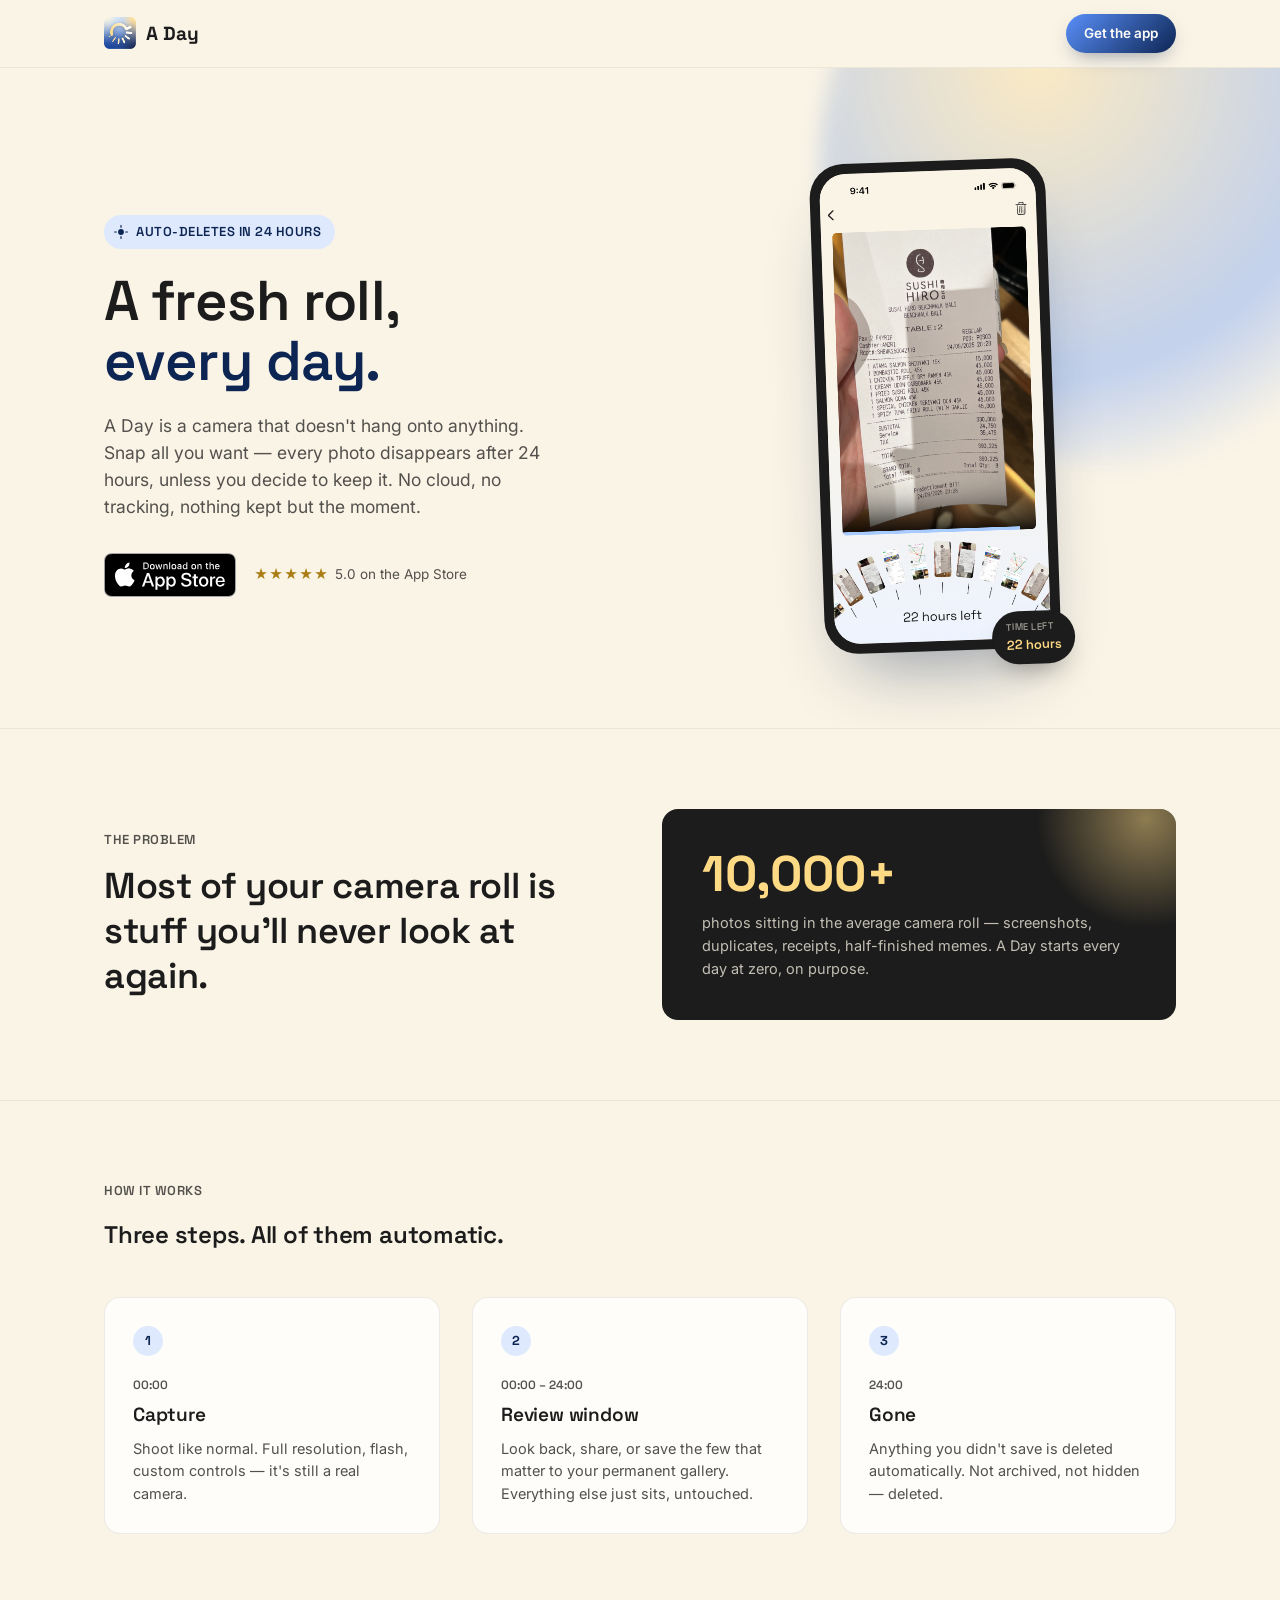
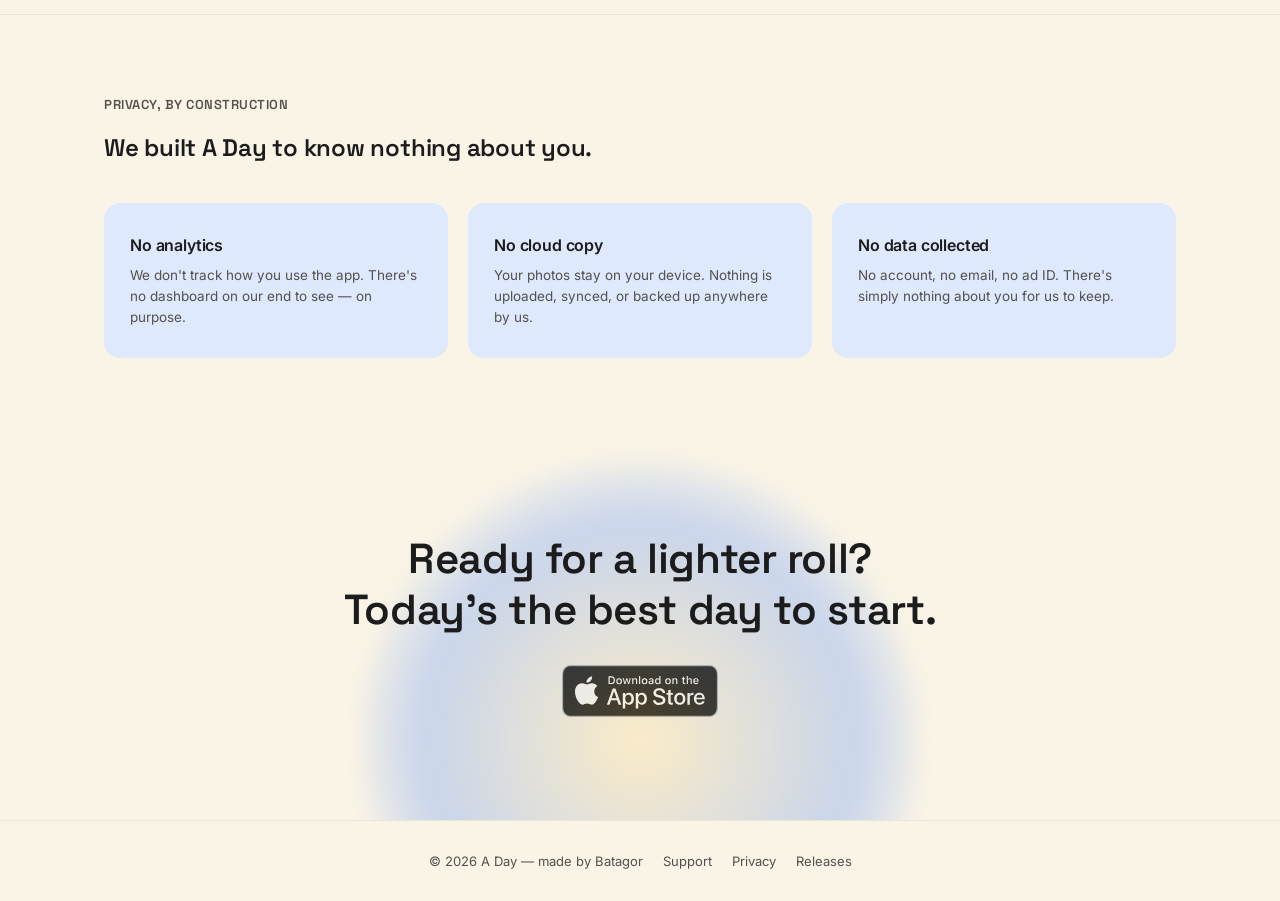
==== a-day/index.html @ 633c0329 "Turn the site into a multi-app hub - Move the A Day landing page to /a-day/ (root-absolute asset pat" ====
<!DOCTYPE html>
<html lang="en">
<head>
<meta charset="UTF-8">
<meta name="viewport" content="width=device-width, initial-scale=1.0">
<title>A Day — A fresh roll, every day</title>
<meta name="description" content="A Day is a privacy-first camera app that auto-deletes your photos after 24 hours. No cloud. No analytics. No clutter.">
<link rel="canonical" href="https://ada-batagor.github.io/a-day/">

<meta property="og:title" content="A Day — A fresh roll, every day">
<meta property="og:description" content="A privacy-first camera app that auto-deletes your photos after 24 hours. No cloud. No analytics. No clutter.">
<meta property="og:image" content="https://ada-batagor.github.io/assets/logo.png">
<meta property="og:url" content="https://ada-batagor.github.io/a-day/">
<meta property="og:type" content="website">
<meta name="twitter:card" content="summary_large_image">

<script type="application/ld+json">
{
  "@context": "https://schema.org",
  "@type": "SoftwareApplication",
  "name": "A Day",
  "applicationCategory": "PhotographyApplication",
  "operatingSystem": "iOS",
  "url": "https://ada-batagor.github.io/a-day/",
  "offers": { "@type": "Offer", "price": "0", "priceCurrency": "USD" },
  "aggregateRating": {
    "@type": "AggregateRating",
    "ratingValue": "5.0",
    "ratingCount": "4"
  }
}
</script>

<!-- ============================================================
  CONFIG
============================================================ -->
<script>
  const APP_STORE_URL = "https://apps.apple.com/id/app/a-day-temporary-camera/id6754833335?l=id";
  const RATING = "5.0";
</script>

<link rel="preconnect" href="https://fonts.googleapis.com">
<link rel="preconnect" href="https://fonts.gstatic.com" crossorigin>
<link href="https://fonts.googleapis.com/css2?family=Space+Grotesk:wght@400;500;600;700&family=Inter:wght@400;500;600&display=swap" rel="stylesheet">

<link rel="stylesheet" href="/assets/site.css">
</head>
<body data-app="a-day">

<header>
  <div class="wrap header-inner">
    <a href="#" class="brand"><img src="/assets/logo.png" alt="A Day logo"><span>A Day</span></a>
    <a href="#download" class="btn btn-primary btn-small">Get the app</a>
  </div>
</header>

<section class="hero">
  <div class="hero-glow" aria-hidden="true"></div>
  <div class="wrap hero-grid">
    <div>
      <div class="eyebrow">
        <svg class="sunmark" viewBox="0 0 24 24" fill="none"><circle cx="12" cy="12" r="5" fill="currentColor"/><g stroke="currentColor" stroke-width="2" stroke-linecap="round"><line x1="12" y1="1" x2="12" y2="4"/><line x1="12" y1="20" x2="12" y2="23"/><line x1="1" y1="12" x2="4" y2="12"/><line x1="20" y1="12" x2="23" y2="12"/></g></svg>
        Auto-deletes in 24 hours
      </div>
      <h1>A fresh roll,<br><span class="accent">every day.</span></h1>
      <p class="lede">A Day is a camera that doesn't hang onto anything. Snap all you want — every photo disappears after 24 hours, unless you decide to keep it. No cloud, no tracking, nothing kept but the moment.</p>
      <div class="cta-row">
        <a href="#" id="cta-hero" class="badge-link"><img src="/assets/app-store-badge.svg" alt="Download on the App Store"></a>
        <span class="rating-inline"><span class="stars">★★★★★</span> <span id="rating-text">5.0 on the App Store</span></span>
      </div>
    </div>
    <div class="stage" aria-hidden="true">
      <div class="phone">
        <div class="phone-screen">
          <img src="/assets/screenshot-detail.png" alt="A Day app showing a photo with a countdown until it's automatically deleted">
        </div>
        <div class="timer-pill">
          <span>Time left</span>
          22 hours
        </div>
      </div>
    </div>
  </div>
</section>

<section class="section">
  <div class="wrap problem-grid">
    <div>
      <div class="section-label">The problem</div>
      <h2>Most of your camera roll is stuff you'll never look at again.</h2>
    </div>
    <div class="stat-card">
      <div class="stat-number">10,000+</div>
      <div class="stat-caption">photos sitting in the average camera roll — screenshots, duplicates, receipts, half-finished memes. A Day starts every day at zero, on purpose.</div>
    </div>
  </div>
</section>

<section class="section">
  <div class="wrap">
    <div class="section-label">How it works</div>
    <h2>Three steps. All of them automatic.</h2>
    <div class="timeline">
      <div class="tl-step">
        <div class="tl-mark">1</div>
        <span class="tl-time">00:00</span>
        <h3>Capture</h3>
        <p>Shoot like normal. Full resolution, flash, custom controls — it's still a real camera.</p>
      </div>
      <div class="tl-step">
        <div class="tl-mark">2</div>
        <span class="tl-time">00:00 – 24:00</span>
        <h3>Review window</h3>
        <p>Look back, share, or save the few that matter to your permanent gallery. Everything else just sits, untouched.</p>
      </div>
      <div class="tl-step">
        <div class="tl-mark">3</div>
        <span class="tl-time">24:00</span>
        <h3>Gone</h3>
        <p>Anything you didn't save is deleted automatically. Not archived, not hidden — deleted.</p>
      </div>
    </div>
  </div>
</section>

<section class="section">
  <div class="wrap">
    <div class="section-label">Privacy, by construction</div>
    <h2>We built A Day to know nothing about you.</h2>
    <div class="privacy-grid">
      <div class="privacy-item">
        <h3>No analytics</h3>
        <p>We don't track how you use the app. There's no dashboard on our end to see — on purpose.</p>
      </div>
      <div class="privacy-item">
        <h3>No cloud copy</h3>
        <p>Your photos stay on your device. Nothing is uploaded, synced, or backed up anywhere by us.</p>
      </div>
      <div class="privacy-item">
        <h3>No data collected</h3>
        <p>No account, no email, no ad ID. There's simply nothing about you for us to keep.</p>
      </div>
    </div>
  </div>
</section>

<section class="final-cta">
  <div class="final-glow" aria-hidden="true"></div>
  <div class="wrap">
    <h2>Ready for a lighter roll? Today's the best day to start.</h2>
    <a href="#" id="cta-final" class="badge-link large"><img src="/assets/app-store-badge.svg" alt="Download on the App Store"></a>
  </div>
</section>

<footer id="download">
  <div class="wrap footer-inner">
    <span>© 2026 A Day — made by Batagor</span>
    <nav class="footer-links" aria-label="Footer">
      <a href="/a-day/support/">Support</a>
      <a href="/a-day/privacy/">Privacy</a>
      <a href="/a-day/releases/">Releases</a>
    </nav>
  </div>
</footer>

<script>
  document.getElementById('cta-hero').href = APP_STORE_URL;
  document.getElementById('cta-final').href = APP_STORE_URL;
  document.getElementById('rating-text').textContent = RATING + " on the App Store";
</script>

</body>
</html>
---- assets/site.css ----
/* ============================================================
   Shared site stylesheet — Batagor apps hub
   Tokens below are the A Day theme (default). Another app can
   override any of them with a body attribute, e.g.:
     <body data-app="batu">  ->  [data-app="batu"]{ --blue: ...; }
============================================================ */

:root{
  --cream: #faf4e6;
  --cream-soft: #fefdfa;
  --ink: #1c1c1c;
  --ink-soft: #53514d;
  --blue: #5a90fa;
  --blue-deep: #0d2553;
  --blue-pale: #dee9fe;
  --yellow: #ffda85;
  --yellow-deep: #aa7d14;
  --mint: #d5ffe0;
  --radius: 16px;
}

*{ box-sizing: border-box; }
html{ scroll-behavior: smooth; }
body{
  margin: 0;
  background: var(--cream);
  color: var(--ink);
  font-family: 'Inter', sans-serif;
  line-height: 1.55;
  -webkit-font-smoothing: antialiased;
}
h1, h2, h3{
  font-family: 'Space Grotesk', sans-serif;
  font-weight: 600;
  margin: 0;
  letter-spacing: -0.01em;
}
a{ color: inherit; }
:focus-visible{ outline: 2px solid var(--blue-deep); outline-offset: 3px; }

.wrap{ max-width: 1120px; margin: 0 auto; padding: 0 24px; }

header{
  position: sticky; top: 0; z-index: 50;
  background: rgba(250,244,230,0.85);
  backdrop-filter: blur(8px);
  border-bottom: 1px solid rgba(28,28,28,0.06);
}
.header-inner{
  display: flex; align-items: center; justify-content: space-between;
  padding: 14px 24px;
}
.brand{ display: flex; align-items: center; gap: 10px; text-decoration: none; }
.brand img{ width: 32px; height: 32px; display: block; }
.brand span{
  font-family: 'Space Grotesk', sans-serif;
  font-weight: 700; font-size: 19px; color: var(--ink);
}
.btn{
  font-family: 'Inter', sans-serif; font-size: 14px; font-weight: 600;
  text-decoration: none; padding: 11px 20px; border-radius: 999px;
  display: inline-block; transition: transform 0.15s ease, box-shadow 0.15s ease;
}
.btn-primary{
  background: linear-gradient(135deg, var(--blue) 0%, var(--blue-deep) 100%);
  color: var(--cream-soft);
  box-shadow: 0 8px 20px -8px rgba(13,37,83,0.5);
}
.btn-primary:hover{ transform: translateY(-2px); box-shadow: 0 12px 24px -8px rgba(13,37,83,0.55); }
.btn-small{ font-size: 13.5px; padding: 9px 18px; }
.badge-link{ display: inline-block; line-height: 0; transition: transform 0.15s ease; }
.badge-link img{ height: 44px; width: auto; display: block; }
.badge-link:hover{ transform: translateY(-2px); }
.badge-link.large img{ height: 52px; }

.hero{ padding: 88px 0 72px; position: relative; overflow: hidden; }
.hero-glow{
  position: absolute; top: -220px; right: -160px;
  width: 620px; height: 620px; border-radius: 50%;
  background: radial-gradient(circle at 35% 35%, var(--yellow) 0%, var(--blue) 55%, transparent 75%);
  opacity: 0.35; filter: blur(10px);
  pointer-events: none;
}
.hero-grid{
  display: grid; grid-template-columns: 1.05fr 0.95fr; gap: 56px;
  align-items: center; position: relative;
}
.eyebrow{
  font-family: 'Space Grotesk', sans-serif; font-weight: 600;
  font-size: 13px; letter-spacing: 0.04em; text-transform: uppercase;
  color: var(--blue-deep);
  display: inline-flex; align-items: center; gap: 8px;
  background: var(--blue-pale);
  padding: 7px 14px 7px 10px; border-radius: 999px;
  margin-bottom: 22px;
}
.eyebrow .sunmark{ width: 14px; height: 14px; }
.hero h1{
  font-size: clamp(36px, 5vw, 56px); line-height: 1.06; margin-bottom: 22px;
}
.hero h1 .accent{ color: var(--blue-deep); }
.hero p.lede{
  font-size: 17.5px; color: var(--ink-soft); max-width: 460px; margin-bottom: 32px;
}
.cta-row{ display: flex; align-items: center; gap: 18px; flex-wrap: wrap; }
.rating-inline{ font-size: 13.5px; color: var(--ink-soft); display: flex; align-items: center; gap: 6px; }
.rating-inline .stars{ color: var(--yellow-deep); letter-spacing: 1px; }

.stage{ position: relative; display: flex; justify-content: center; align-items: center; height: 500px; }
.phone{
  width: 236px; height: 490px;
  background: var(--ink);
  border-radius: 34px;
  padding: 10px;
  box-shadow: 0 40px 70px -30px rgba(13,37,83,0.45);
  position: relative;
  transform: rotate(-2deg);
}
.phone-screen{
  width: 100%; height: 100%;
  border-radius: 26px;
  overflow: hidden;
  position: relative;
  background: var(--cream);
}
.phone-screen img{
  width: 100%; height: 100%;
  object-fit: cover;
  object-position: top center;
  display: block;
}
.timer-pill{
  position: absolute; bottom: -16px; right: -14px;
  background: var(--ink); color: var(--yellow);
  padding: 9px 14px; border-radius: 999px;
  font-family: 'Space Grotesk', sans-serif; font-size: 13px; font-weight: 600;
  box-shadow: 0 14px 28px -12px rgba(0,0,0,0.4);
}
.timer-pill span{ color: var(--cream); opacity: 0.6; font-size: 9.5px; font-weight: 500; display: block; letter-spacing: 0.05em; text-transform: uppercase; }

@media (max-width: 860px){
  .wrap{ padding: 0 20px; }
  .hero{ padding: 52px 0 44px; }
  .hero-grid{ grid-template-columns: 1fr; text-align: center; }
  .eyebrow{ margin-left: auto; margin-right: auto; }
  .hero p.lede{ margin-left: auto; margin-right: auto; }
  .cta-row{ justify-content: center; }
  .stage{ height: 410px; order: -1; margin-bottom: 4px; }
  .phone{ width: 180px; height: 374px; }
}

.section{ padding: 80px 0; border-top: 1px solid rgba(28,28,28,0.07); }
@media (max-width: 860px){ .section{ padding: 52px 0; } }
.section-label{
  font-family: 'Space Grotesk', sans-serif; font-weight: 600;
  font-size: 13px; letter-spacing: 0.04em; text-transform: uppercase;
  color: var(--ink-soft); margin-bottom: 14px;
}

.problem-grid{ display: grid; grid-template-columns: 1fr 1fr; gap: 44px; align-items: center; }
.problem-grid h2{ font-size: clamp(27px, 3.2vw, 36px); line-height: 1.25; }
.stat-card{
  background: var(--ink); color: var(--cream);
  padding: 40px; border-radius: var(--radius);
  position: relative; overflow: hidden;
}
.stat-card::after{
  content: ""; position: absolute; width: 220px; height: 220px; border-radius: 50%;
  background: radial-gradient(circle, var(--yellow), transparent 70%);
  top: -100px; right: -80px; opacity: 0.5;
}
.stat-number{
  font-family: 'Space Grotesk', sans-serif; font-weight: 700;
  font-size: 50px; color: var(--yellow); line-height: 1; margin-bottom: 12px; position: relative;
}
.stat-caption{ color: rgba(250,244,230,0.75); font-size: 14.5px; line-height: 1.6; position: relative; }
@media (max-width: 860px){
  .problem-grid{ grid-template-columns: 1fr; gap: 28px; }
  .stat-card{ padding: 28px; }
  .stat-number{ font-size: 40px; }
}

.timeline{ display: grid; grid-template-columns: repeat(3, 1fr); gap: 32px; margin-top: 44px; }
.tl-step{
  background: var(--cream-soft);
  border: 1px solid rgba(28,28,28,0.08);
  border-radius: var(--radius);
  padding: 28px;
}
.tl-mark{
  width: 30px; height: 30px; border-radius: 50%;
  background: var(--blue-pale); color: var(--blue-deep);
  font-family: 'Space Grotesk', sans-serif; font-weight: 700; font-size: 13px;
  display: flex; align-items: center; justify-content: center;
  margin-bottom: 20px;
}
.tl-time{
  font-family: 'Space Grotesk', sans-serif; font-size: 12px; font-weight: 600;
  color: var(--ink-soft); margin-bottom: 6px; display: block;
}
.tl-step h3{ font-size: 19px; margin-bottom: 8px; }
.tl-step p{ color: var(--ink-soft); font-size: 14.5px; margin: 0; }
@media (max-width: 860px){
  .timeline{ grid-template-columns: 1fr; gap: 18px; }
  .tl-step{ padding: 22px; }
}

.privacy-grid{ display: grid; grid-template-columns: repeat(3, 1fr); gap: 20px; margin-top: 36px; }
.privacy-item{
  background: var(--blue-pale);
  padding: 30px 26px; border-radius: var(--radius);
}
.privacy-item h3{ font-family: 'Inter', sans-serif; font-size: 16px; font-weight: 600; margin-bottom: 8px; }
.privacy-item p{ color: var(--ink-soft); font-size: 13.5px; margin: 0; }
@media (max-width: 860px){
  .privacy-grid{ grid-template-columns: 1fr; gap: 14px; }
  .privacy-item{ padding: 24px 20px; }
}

.final-cta{ text-align: center; padding: 96px 0; position: relative; overflow: hidden; }
@media (max-width: 860px){ .final-cta{ padding: 60px 0; } }
.final-glow{
  position: absolute; bottom: -200px; left: 50%; transform: translateX(-50%);
  width: 560px; height: 560px; border-radius: 50%;
  background: radial-gradient(circle, var(--yellow) 0%, var(--blue) 55%, transparent 75%);
  opacity: 0.3; filter: blur(10px); pointer-events: none;
}
.final-cta h2{
  font-size: clamp(28px, 4vw, 42px); max-width: 600px; margin: 0 auto 30px; line-height: 1.2; position: relative;
}

footer{ border-top: 1px solid rgba(28,28,28,0.07); padding: 30px 0; }
.footer-inner{
  display: flex; justify-content: center; align-items: center;
  font-size: 13px; color: var(--ink-soft);
}
.footer-inner a{ text-decoration: none; color: var(--ink-soft); }
.footer-inner a:hover{ color: var(--ink); }
.footer-links{ display: flex; gap: 20px; }

@media (prefers-reduced-motion: reduce){
  *{ animation-duration: 0.001ms !important; animation-iteration-count: 1 !important; }
}

@media (max-width: 480px){
  .wrap{ padding: 0 18px; }
  .header-inner{ padding: 12px 18px; }
  .brand span{ font-size: 17px; }
  .hero h1{ font-size: 32px; }
  .hero p.lede{ font-size: 16px; }
  .phone{ width: 160px; height: 332px; }
  .stage{ height: 366px; }
  .timer-pill{ font-size: 12px; padding: 8px 12px; }
  .stat-number{ font-size: 34px; }
  .problem-grid h2{ font-size: 24px; }
}

/* ---- Per-app theme hooks (override tokens only) ---- */
[data-app="a-day"]{ /* default theme — values live in :root */ }
[data-app="batu"]{
  /* Batu reuses the A Day tokens for now (no brand palette decided).
     To theme Batu, override tokens here, e.g.:
       --blue: ...; --blue-deep: ...; --blue-pale: ...; --yellow: ...; */
}

/* ---- Shared header/footer additions ---- */
.brand{
  font-family: 'Space Grotesk', sans-serif;
  font-weight: 700; font-size: 19px; color: var(--ink);
}
.footer-inner{ gap: 20px; flex-wrap: wrap; }
.footer-links{ gap: 20px; flex-wrap: wrap; }

/* ---- Hub (root index) ---- */
.hub-hero{ padding: 72px 0 40px; position: relative; overflow: hidden; }
.hub-hero .hero-glow{ top: -260px; right: -200px; }
.hub-hero h1{ font-size: clamp(34px, 5vw, 52px); line-height: 1.08; margin-bottom: 16px; position: relative; }
.hub-hero p.lede{ font-size: 17.5px; color: var(--ink-soft); max-width: 520px; margin: 0; position: relative; }
.app-grid{ display: grid; grid-template-columns: repeat(2, 1fr); gap: 24px; padding-bottom: 96px; position: relative; }
.app-card{
  display: flex; flex-direction: column; gap: 14px;
  background: var(--cream-soft);
  border: 1px solid rgba(28,28,28,0.08);
  border-radius: var(--radius);
  padding: 28px; text-decoration: none;
  transition: transform 0.15s ease, box-shadow 0.15s ease;
}
.app-card:hover{ transform: translateY(-2px); box-shadow: 0 16px 30px -18px rgba(13,37,83,0.45); }
.app-icon{ width: 64px; height: 64px; border-radius: 15px; display: block; }
.app-icon.placeholder{
  background: var(--blue-pale); color: var(--blue-deep);
  font-family: 'Space Grotesk', sans-serif; font-weight: 700; font-size: 28px;
  display: flex; align-items: center; justify-content: center;
}
.app-card h2{ font-size: 24px; }
.app-card p{ margin: 0; color: var(--ink-soft); font-size: 15px; }
.app-card .go{ margin-top: auto; font-size: 14px; font-weight: 600; color: var(--blue-deep); }
@media (max-width: 860px){
  .hub-hero{ padding: 48px 0 28px; }
  .app-grid{ grid-template-columns: 1fr; gap: 16px; padding-bottom: 64px; }
  .app-card{ padding: 22px; }
}

/* ---- Document pages (privacy / support) — scoped to body.doc ---- */
.doc header{ position: static; background: none; backdrop-filter: none; }
.doc .wrap{ max-width: 720px; }
.doc main{ padding: 56px 0 72px; }
.doc h1{ font-size: 36px; line-height: 1.15; margin-bottom: 8px; }
.doc h2{ font-size: 21px; margin: 36px 0 8px; }
.doc p, .doc li{ font-size: 16px; }
.doc p{ margin: 0 0 14px; }
.doc ul{ padding-left: 22px; margin: 0 0 14px; }
.doc li{ margin-bottom: 6px; }
.doc main a{ color: var(--blue-deep); }
.doc .meta{ color: var(--ink-soft); font-size: 14px; margin-bottom: 28px; }
.doc .summary{ background: rgba(13,37,83,0.06); border-radius: 12px; padding: 14px 18px; margin-bottom: 14px; }
.doc .summary p{ margin: 0; }
@media (max-width: 480px){
  .doc h1{ font-size: 30px; }
}

/* ---- Changelog (releases) — scoped to body.changelog ---- */
.changelog .cl-head{ padding: 64px 0 24px; }
.changelog .cl-head h1{ font-size: clamp(34px, 5vw, 48px); line-height: 1.08; margin-bottom: 12px; }
.changelog .cl-head p{ margin: 0; font-size: 17px; color: var(--ink-soft); max-width: 520px; }
.cl-list{ padding-bottom: 96px; }
.cl-entry{
  display: grid; grid-template-columns: 180px minmax(0, 1fr); gap: 48px;
  padding: 48px 0; border-top: 1px solid rgba(28,28,28,0.07);
}
.cl-entry{ scroll-margin-top: 56px; }
.cl-meta{ position: sticky; top: 88px; align-self: start; }
.cl-version{
  font-family: 'Space Grotesk', sans-serif; font-weight: 700; font-size: 22px;
  color: var(--ink); text-decoration: none; display: inline-block;
}
.cl-version:hover{ color: var(--blue-deep); text-decoration: underline; text-underline-offset: 4px; }
.cl-date{ display: block; margin-top: 4px; font-size: 14px; color: var(--ink-soft); }
.cl-body{ max-width: 680px; }
.cl-body h2{ font-size: clamp(24px, 3vw, 30px); line-height: 1.2; margin-bottom: 10px; }
.cl-summary{ margin: 0 0 24px; font-size: 16.5px; color: var(--ink-soft); }
.cl-img{ margin: 0 0 28px; }
.cl-img img{ width: 100%; height: auto; display: block; border-radius: var(--radius); border: 1px solid rgba(28,28,28,0.08); }
.cl-group{
  font-family: 'Space Grotesk', sans-serif; font-weight: 600;
  font-size: 13px; letter-spacing: 0.04em; text-transform: uppercase;
  color: var(--blue-deep); margin: 28px 0 10px;
}
.cl-body ul{ margin: 0; padding-left: 20px; }
.cl-body li{ font-size: 15.5px; margin-bottom: 8px; }
.cl-body li::marker{ color: var(--blue); }
.cl-entry:target .cl-version{ color: var(--blue-deep); text-decoration: underline; text-underline-offset: 4px; }
@media (max-width: 860px){
  .changelog .cl-head{ padding: 44px 0 12px; }
  .cl-entry{ grid-template-columns: 1fr; gap: 14px; padding: 36px 0; }
  .cl-meta{ position: static; display: flex; align-items: baseline; gap: 12px; }
  .cl-date{ margin-top: 0; }
  .cl-list{ padding-bottom: 64px; }
}

/* ---- Coming-soon label (hub card + app placeholder) ---- */
.soon-pill{
  align-self: flex-start; margin-top: auto;
  font-family: 'Space Grotesk', sans-serif; font-weight: 600;
  font-size: 12.5px; letter-spacing: 0.04em; text-transform: uppercase;
  color: var(--blue-deep); background: var(--blue-pale);
  padding: 6px 12px; border-radius: 999px;
}
.soon-links{ display: flex; gap: 20px; margin-top: 28px; font-size: 15px; font-weight: 500; position: relative; }
.soon-links a{ color: var(--blue-deep); }
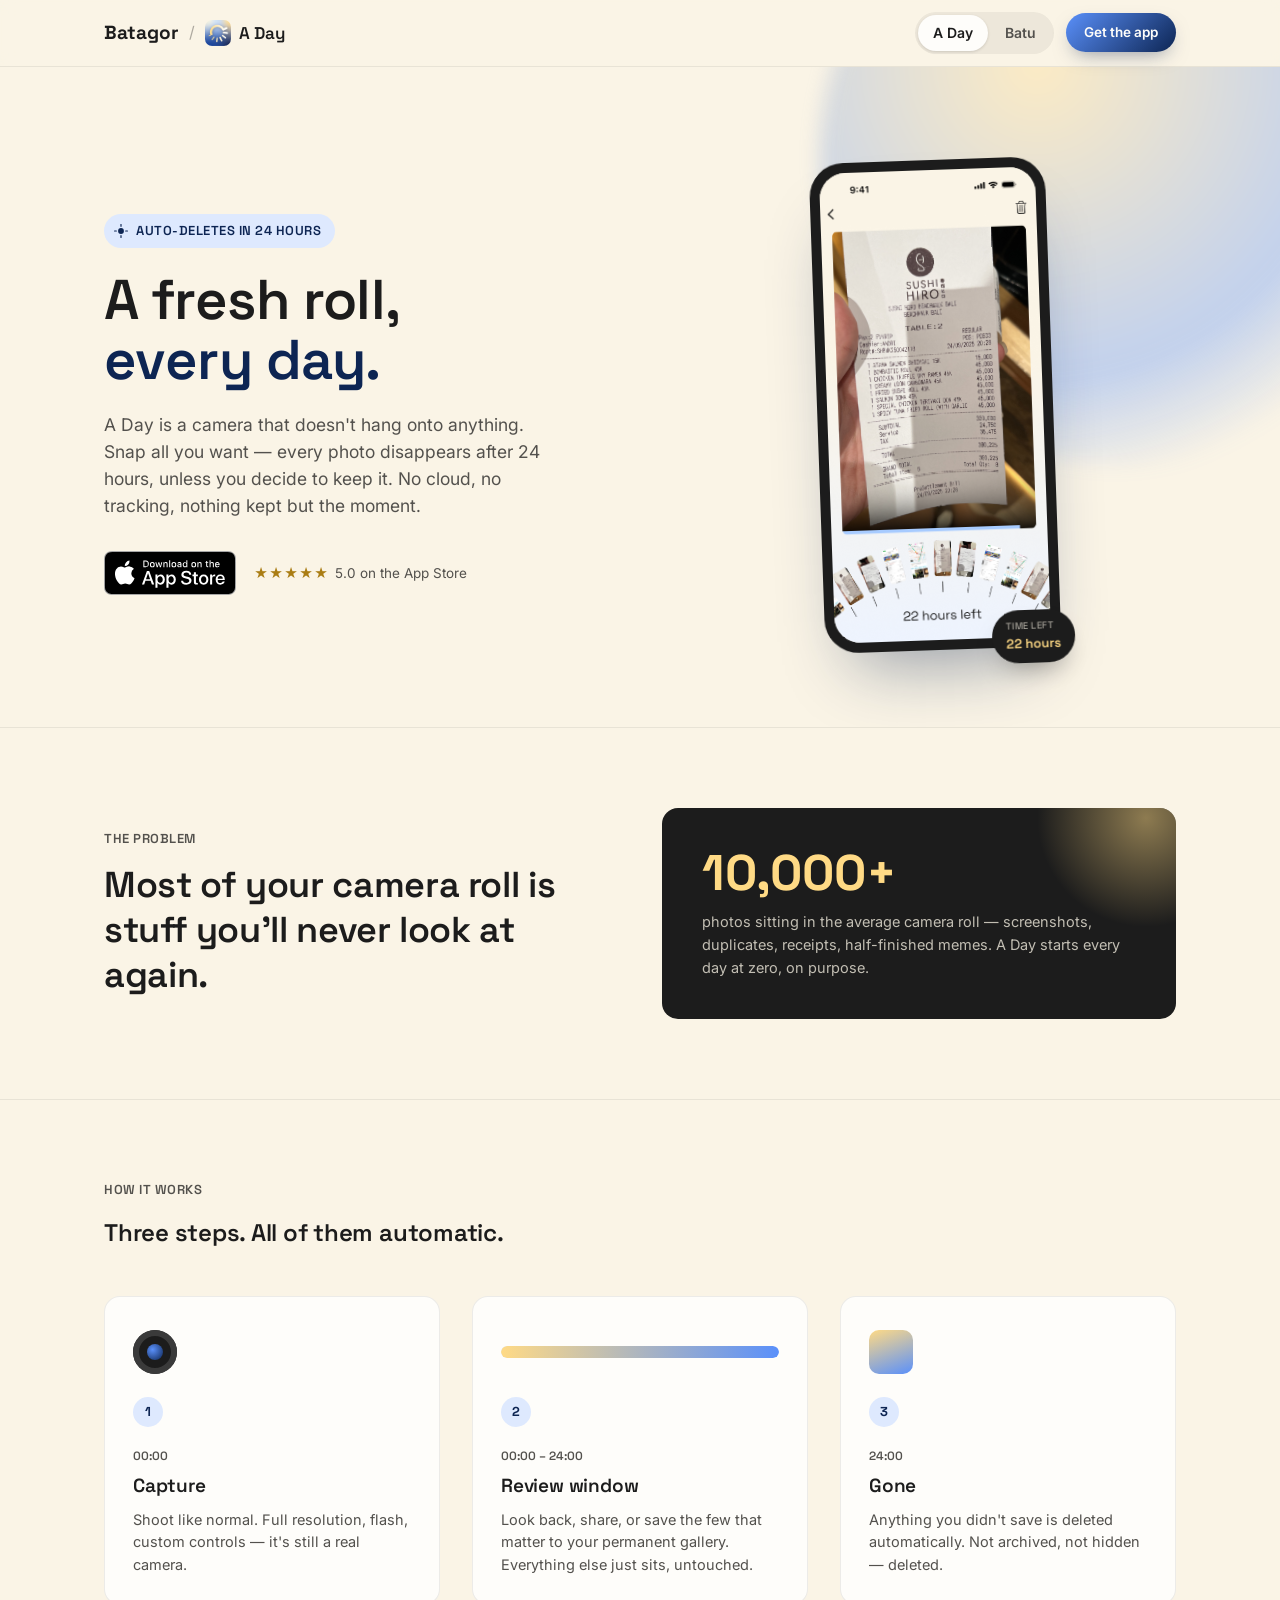
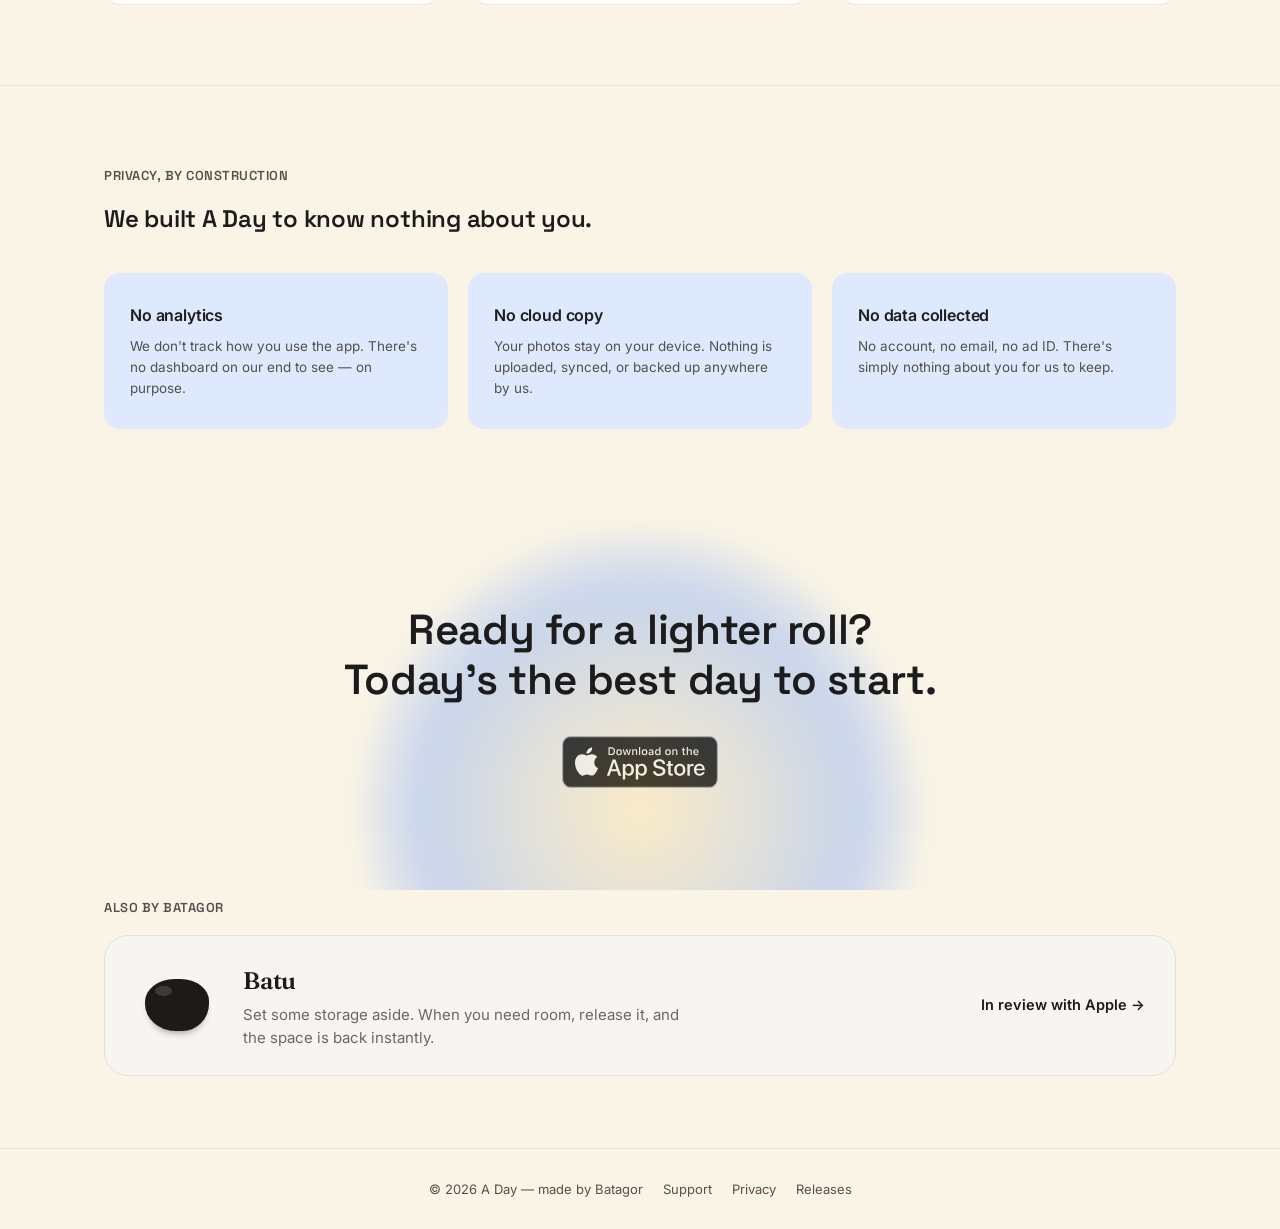
==== commit a271deb3: "Redesign hub, add Batu teaser, per-app themes and shared nav Co-Authored-By: Claude Sonnet 5.5 <nore" ====
--- a/a-day/index.html
+++ b/a-day/index.html
@@ -31,28 +31,36 @@
 }
 </script>
 
-<!-- ============================================================
-  CONFIG
-============================================================ -->
-<script>
-  const APP_STORE_URL = "https://apps.apple.com/id/app/a-day-temporary-camera/id6754833335?l=id";
-  const RATING = "5.0";
-</script>
+<!-- App Store link + rating live in /assets/config.js -->
+<script src="/assets/config.js"></script>
 
 <link rel="preconnect" href="https://fonts.googleapis.com">
 <link rel="preconnect" href="https://fonts.gstatic.com" crossorigin>
-<link href="https://fonts.googleapis.com/css2?family=Space+Grotesk:wght@400;500;600;700&family=Inter:wght@400;500;600&display=swap" rel="stylesheet">
+<link href="https://fonts.googleapis.com/css2?family=Space+Grotesk:wght@400;500;600;700&family=Inter:wght@400;500;600&family=Fraunces:opsz,wght@9..144,500;9..144,600&display=swap" rel="stylesheet">
 
 <link rel="stylesheet" href="/assets/site.css">
+<link rel="stylesheet" href="/assets/stone.css">
 </head>
 <body data-app="a-day">
 
-<header>
+<header class="site-header">
   <div class="wrap header-inner">
-    <a href="#" class="brand"><img src="/assets/logo.png" alt="A Day logo"><span>A Day</span></a>
-    <a href="#download" class="btn btn-primary btn-small">Get the app</a>
+    <nav class="crumbs" aria-label="Batagor">
+      <a href="/" class="brand">Batagor</a>
+      <span class="sep" aria-hidden="true">/</span>
+      <a href="/a-day/" class="app-name" aria-current="page"><img src="/assets/logo.png" alt="">A Day</a>
+    </nav>
+    <div class="header-end">
+      <nav class="switcher" aria-label="Apps">
+        <a href="/a-day/" aria-current="page">A Day</a>
+        <a href="/batu/">Batu</a>
+      </nav>
+      <a href="#download" class="btn btn-primary btn-small">Get the app</a>
+    </div>
   </div>
 </header>
+
+<main>
 
 <section class="hero">
   <div class="hero-glow" aria-hidden="true"></div>
@@ -65,8 +73,8 @@
       <h1>A fresh roll,<br><span class="accent">every day.</span></h1>
       <p class="lede">A Day is a camera that doesn't hang onto anything. Snap all you want — every photo disappears after 24 hours, unless you decide to keep it. No cloud, no tracking, nothing kept but the moment.</p>
       <div class="cta-row">
-        <a href="#" id="cta-hero" class="badge-link"><img src="/assets/app-store-badge.svg" alt="Download on the App Store"></a>
-        <span class="rating-inline"><span class="stars">★★★★★</span> <span id="rating-text">5.0 on the App Store</span></span>
+        <a href="#" data-appstore="a-day" class="badge-link"><img src="/assets/app-store-badge.svg" alt="Download on the App Store"></a>
+        <span class="rating-inline"><span class="stars">★★★★★</span> <span data-rating>5.0 on the App Store</span></span>
       </div>
     </div>
     <div class="stage" aria-hidden="true">
@@ -76,7 +84,7 @@
         </div>
         <div class="timer-pill">
           <span>Time left</span>
-          22 hours
+          <b></b> hours
         </div>
       </div>
     </div>
@@ -85,11 +93,11 @@
 
 <section class="section">
   <div class="wrap problem-grid">
-    <div>
+    <div class="reveal">
       <div class="section-label">The problem</div>
       <h2>Most of your camera roll is stuff you'll never look at again.</h2>
     </div>
-    <div class="stat-card">
+    <div class="stat-card reveal">
       <div class="stat-number">10,000+</div>
       <div class="stat-caption">photos sitting in the average camera roll — screenshots, duplicates, receipts, half-finished memes. A Day starts every day at zero, on purpose.</div>
     </div>
@@ -101,19 +109,22 @@
     <div class="section-label">How it works</div>
     <h2>Three steps. All of them automatic.</h2>
     <div class="timeline">
-      <div class="tl-step">
+      <div class="tl-step reveal">
+        <div class="tl-art" aria-hidden="true"><div class="art-lens"></div></div>
         <div class="tl-mark">1</div>
         <span class="tl-time">00:00</span>
         <h3>Capture</h3>
         <p>Shoot like normal. Full resolution, flash, custom controls — it's still a real camera.</p>
       </div>
-      <div class="tl-step">
+      <div class="tl-step reveal">
+        <div class="tl-art" aria-hidden="true"><div class="art-bar"><i></i></div></div>
         <div class="tl-mark">2</div>
         <span class="tl-time">00:00 – 24:00</span>
         <h3>Review window</h3>
         <p>Look back, share, or save the few that matter to your permanent gallery. Everything else just sits, untouched.</p>
       </div>
-      <div class="tl-step">
+      <div class="tl-step reveal">
+        <div class="tl-art" aria-hidden="true"><div class="art-snap"></div></div>
         <div class="tl-mark">3</div>
         <span class="tl-time">24:00</span>
         <h3>Gone</h3>
@@ -128,15 +139,15 @@
     <div class="section-label">Privacy, by construction</div>
     <h2>We built A Day to know nothing about you.</h2>
     <div class="privacy-grid">
-      <div class="privacy-item">
+      <div class="privacy-item reveal">
         <h3>No analytics</h3>
         <p>We don't track how you use the app. There's no dashboard on our end to see — on purpose.</p>
       </div>
-      <div class="privacy-item">
+      <div class="privacy-item reveal">
         <h3>No cloud copy</h3>
         <p>Your photos stay on your device. Nothing is uploaded, synced, or backed up anywhere by us.</p>
       </div>
-      <div class="privacy-item">
+      <div class="privacy-item reveal">
         <h3>No data collected</h3>
         <p>No account, no email, no ad ID. There's simply nothing about you for us to keep.</p>
       </div>
@@ -144,17 +155,34 @@
   </div>
 </section>
 
-<section class="final-cta">
+<section class="final-cta" id="download">
   <div class="final-glow" aria-hidden="true"></div>
   <div class="wrap">
     <h2>Ready for a lighter roll? Today's the best day to start.</h2>
-    <a href="#" id="cta-final" class="badge-link large"><img src="/assets/app-store-badge.svg" alt="Download on the App Store"></a>
+    <a href="#" data-appstore="a-day" class="badge-link large"><img src="/assets/app-store-badge.svg" alt="Download on the App Store"></a>
   </div>
 </section>
 
-<footer id="download">
+<section class="also">
+  <div class="wrap">
+    <div class="section-label">Also by Batagor</div>
+    <a class="also-card" data-app="batu" href="/batu/">
+      <div class="also-mark" aria-hidden="true"><div class="stone stone--mini"></div></div>
+      <div class="also-copy">
+        <h3>Batu</h3>
+        <p>Set some storage aside. When you need room, release it, and the space is back instantly.</p>
+      </div>
+      <span class="go" data-review-only>In review with Apple →</span>
+      <span class="go" data-live-only>Visit Batu →</span>
+    </a>
+  </div>
+</section>
+
+</main>
+
+<footer>
   <div class="wrap footer-inner">
-    <span>© 2026 A Day — made by Batagor</span>
+    <span>© 2026 A Day — made by <a href="/">Batagor</a></span>
     <nav class="footer-links" aria-label="Footer">
       <a href="/a-day/support/">Support</a>
       <a href="/a-day/privacy/">Privacy</a>
@@ -163,11 +191,5 @@
   </div>
 </footer>
 
-<script>
-  document.getElementById('cta-hero').href = APP_STORE_URL;
-  document.getElementById('cta-final').href = APP_STORE_URL;
-  document.getElementById('rating-text').textContent = RATING + " on the App Store";
-</script>
-
 </body>
 </html>
--- a/assets/site.css
+++ b/assets/site.css
@@ -1,11 +1,24 @@
 /* ============================================================
-   Shared site stylesheet — Batagor apps hub
-   Tokens below are the A Day theme (default). Another app can
-   override any of them with a body attribute, e.g.:
-     <body data-app="batu">  ->  [data-app="batu"]{ --blue: ...; }
+   Batagor — shared stylesheet
+   Themes are token sets scoped by [data-app]:
+     a-day (default) · batu · hub
+   Any element can opt into a theme (e.g. a Batu card sitting on an
+   A Day page) by carrying data-app and setting its own background/colour.
+   Page-specific styles live in hub.css, batu.css and stone.css.
 ============================================================ */
 
-:root{
+/* Cross-document view transitions: smooth page-to-page navigation, zero JS.
+   Browsers without support just navigate normally. */
+@view-transition{ navigation: auto; }
+::view-transition-old(root), ::view-transition-new(root){ animation-duration: .35s; }
+
+/* Typed custom properties — let CSS animate counters and gradient angles. */
+@property --angle{ syntax: "<angle>"; inherits: false; initial-value: 0deg; }
+@property --h{ syntax: "<integer>"; inherits: false; initial-value: 22; }
+@property --free{ syntax: "<integer>"; inherits: false; initial-value: 14; }
+
+/* ---- Theme tokens ---- */
+:root, [data-app="a-day"]{
   --cream: #faf4e6;
   --cream-soft: #fefdfa;
   --ink: #1c1c1c;
@@ -16,7 +29,53 @@
   --yellow: #ffda85;
   --yellow-deep: #aa7d14;
   --mint: #d5ffe0;
+  --line: rgba(28,28,28,0.08);
+  --header-bg: rgba(250,244,230,0.85);
+  --btn-bg: linear-gradient(135deg, #5a90fa 0%, #0d2553 100%);
+  --btn-fg: #fefdfa;
+  --btn-shadow: rgba(13,37,83,0.5);
+  --font-display: 'Space Grotesk', sans-serif;
+  --font-label: 'Space Grotesk', sans-serif;
+  --font-body: 'Inter', sans-serif;
   --radius: 16px;
+}
+/* Batu: warm off-white, ink-black stone, serif voice (tokens from the app's design spec) */
+[data-app="batu"]{
+  --cream: #f7f5f1;
+  --cream-soft: #ffffff;
+  --ink: #1c1b1a;
+  --ink-soft: #6b6862;
+  --blue: #1c1b1a;
+  --blue-deep: #1c1b1a;
+  --blue-pale: #ecEAe3;
+  --yellow: #e3e0d8;
+  --yellow-deep: #6b6862;
+  --mint: #e4ede4;
+  --line: #e3e0d8;
+  --header-bg: rgba(247,245,241,0.88);
+  --btn-bg: #1c1b1a;
+  --btn-fg: #ffffff;
+  --btn-shadow: rgba(28,27,26,0.35);
+  --font-display: 'Fraunces', Georgia, serif;
+  --font-label: 'Inter', sans-serif;
+  --radius: 14px;
+}
+/* Hub: a neutral "gallery wall" so each app can bring its own colour */
+[data-app="hub"]{
+  --cream: #f3efe8;
+  --cream-soft: #fffdf9;
+  --ink: #1c1c1c;
+  --ink-soft: #5b5750;
+  --blue: #e9a23b;
+  --blue-deep: #7a4a0a;
+  --blue-pale: #f6e3bf;
+  --yellow: #f3c76b;
+  --yellow-deep: #9a6a12;
+  --line: rgba(28,28,28,0.1);
+  --header-bg: rgba(243,239,232,0.86);
+  --btn-bg: #1c1c1c;
+  --btn-fg: #fffdf9;
+  --btn-shadow: rgba(28,28,28,0.4);
 }
 
 *{ box-sizing: border-box; }
@@ -25,12 +84,12 @@
   margin: 0;
   background: var(--cream);
   color: var(--ink);
-  font-family: 'Inter', sans-serif;
+  font-family: var(--font-body);
   line-height: 1.55;
   -webkit-font-smoothing: antialiased;
 }
 h1, h2, h3{
-  font-family: 'Space Grotesk', sans-serif;
+  font-family: var(--font-display);
   font-weight: 600;
   margin: 0;
   letter-spacing: -0.01em;
@@ -40,39 +99,90 @@
 
 .wrap{ max-width: 1120px; margin: 0 auto; padding: 0 24px; }
 
-header{
+/* ---- Header (shared by every page) ---- */
+.site-header{
   position: sticky; top: 0; z-index: 50;
-  background: rgba(250,244,230,0.85);
+  background: var(--header-bg);
   backdrop-filter: blur(8px);
-  border-bottom: 1px solid rgba(28,28,28,0.06);
+  border-bottom: 1px solid var(--line);
+  view-transition-name: site-header;
 }
 .header-inner{
-  display: flex; align-items: center; justify-content: space-between;
-  padding: 14px 24px;
-}
-.brand{ display: flex; align-items: center; gap: 10px; text-decoration: none; }
-.brand img{ width: 32px; height: 32px; display: block; }
-.brand span{
-  font-family: 'Space Grotesk', sans-serif;
-  font-weight: 700; font-size: 19px; color: var(--ink);
-}
+  display: flex; align-items: center; justify-content: space-between; gap: 16px;
+  padding: 12px 24px;
+}
+.crumbs{ display: flex; align-items: center; gap: 10px; min-width: 0; }
+.brand{
+  font-family: var(--font-display); font-weight: 700; font-size: 19px;
+  color: var(--ink); text-decoration: none;
+}
+.crumbs .sep{ color: var(--ink-soft); opacity: .45; }
+.app-name{
+  display: inline-flex; align-items: center; gap: 8px;
+  font-family: var(--font-display); font-weight: 600; font-size: 17px;
+  text-decoration: none; color: var(--ink);
+}
+.app-name img{ width: 26px; height: 26px; border-radius: 7px; display: block; }
+.header-end{ display: flex; align-items: center; gap: 12px; }
+.switcher{
+  display: flex; gap: 2px; padding: 3px;
+  background: rgba(28,28,28,0.06); border-radius: 999px;
+}
+.switcher a{
+  padding: 7px 15px; border-radius: 999px;
+  font-size: 14px; font-weight: 600; text-decoration: none; color: var(--ink-soft);
+  font-family: 'Inter', sans-serif;
+  transition: color .15s ease, background .15s ease;
+}
+.switcher a:hover{ color: var(--ink); }
+.switcher a[aria-current="page"]{
+  background: var(--cream-soft); color: var(--ink);
+  box-shadow: 0 1px 3px rgba(0,0,0,0.14);
+}
+@media (max-width: 640px){
+  .header-inner{ padding: 10px 18px; }
+  .app-name, .crumbs .sep{ display: none; }
+  .header-end .btn{ display: none; }
+}
+
+/* ---- Buttons ---- */
 .btn{
   font-family: 'Inter', sans-serif; font-size: 14px; font-weight: 600;
   text-decoration: none; padding: 11px 20px; border-radius: 999px;
   display: inline-block; transition: transform 0.15s ease, box-shadow 0.15s ease;
 }
 .btn-primary{
-  background: linear-gradient(135deg, var(--blue) 0%, var(--blue-deep) 100%);
-  color: var(--cream-soft);
-  box-shadow: 0 8px 20px -8px rgba(13,37,83,0.5);
-}
-.btn-primary:hover{ transform: translateY(-2px); box-shadow: 0 12px 24px -8px rgba(13,37,83,0.55); }
+  background: var(--btn-bg); color: var(--btn-fg);
+  box-shadow: 0 8px 20px -8px var(--btn-shadow);
+}
+.btn-primary:hover{ transform: translateY(-2px); box-shadow: 0 12px 24px -8px var(--btn-shadow); }
 .btn-small{ font-size: 13.5px; padding: 9px 18px; }
+.btn-ghost{ border: 1.5px solid var(--line); color: var(--ink); background: var(--cream-soft); }
+.btn-ghost:hover{ transform: translateY(-2px); }
 .badge-link{ display: inline-block; line-height: 0; transition: transform 0.15s ease; }
 .badge-link img{ height: 44px; width: auto; display: block; }
 .badge-link:hover{ transform: translateY(-2px); }
 .badge-link.large img{ height: 52px; }
-
+.text-link{ font-weight: 600; text-decoration: none; color: var(--blue-deep); }
+.text-link:hover{ text-decoration: underline; text-underline-offset: 4px; }
+
+/* ---- Live / in-review switch (driven by assets/config.js) ---- */
+html:not([data-batu-live]) [data-live-only]{ display: none; }
+html[data-batu-live] [data-review-only]{ display: none; }
+
+/* ---- Scroll-driven reveal: pure CSS, only where supported + motion allowed ---- */
+@media (prefers-reduced-motion: no-preference){
+  @supports (animation-timeline: view()){
+    .reveal{
+      animation: reveal both linear;
+      animation-timeline: view();
+      animation-range: entry 0% entry 50%;
+    }
+  }
+}
+@keyframes reveal{ from{ opacity: 0; transform: translateY(32px); } to{ opacity: 1; transform: none; } }
+
+/* ---- Hero (A Day + shared) ---- */
 .hero{ padding: 88px 0 72px; position: relative; overflow: hidden; }
 .hero-glow{
   position: absolute; top: -220px; right: -160px;
@@ -80,13 +190,18 @@
   background: radial-gradient(circle at 35% 35%, var(--yellow) 0%, var(--blue) 55%, transparent 75%);
   opacity: 0.35; filter: blur(10px);
   pointer-events: none;
+  animation: sunrise 1.8s cubic-bezier(.2,.7,.2,1) both;
+}
+@keyframes sunrise{
+  from{ transform: translateY(260px) scale(.7); opacity: 0; }
+  to{ transform: none; opacity: .35; }
 }
 .hero-grid{
   display: grid; grid-template-columns: 1.05fr 0.95fr; gap: 56px;
   align-items: center; position: relative;
 }
 .eyebrow{
-  font-family: 'Space Grotesk', sans-serif; font-weight: 600;
+  font-family: var(--font-label); font-weight: 600;
   font-size: 13px; letter-spacing: 0.04em; text-transform: uppercase;
   color: var(--blue-deep);
   display: inline-flex; align-items: center; gap: 8px;
@@ -94,7 +209,8 @@
   padding: 7px 14px 7px 10px; border-radius: 999px;
   margin-bottom: 22px;
 }
-.eyebrow .sunmark{ width: 14px; height: 14px; }
+.eyebrow .sunmark{ width: 14px; height: 14px; animation: spin 18s linear infinite; }
+@keyframes spin{ to{ transform: rotate(360deg); } }
 .hero h1{
   font-size: clamp(36px, 5vw, 56px); line-height: 1.06; margin-bottom: 22px;
 }
@@ -115,7 +231,9 @@
   box-shadow: 0 40px 70px -30px rgba(13,37,83,0.45);
   position: relative;
   transform: rotate(-2deg);
-}
+  animation: phone-in 1s .25s cubic-bezier(.2,.7,.2,1) both;
+}
+@keyframes phone-in{ from{ opacity: 0; transform: translateY(60px) rotate(-6deg); } to{ opacity: 1; transform: rotate(-2deg); } }
 .phone-screen{
   width: 100%; height: 100%;
   border-radius: 26px;
@@ -129,14 +247,23 @@
   object-position: top center;
   display: block;
 }
+/* The pill counts down in pure CSS (typed custom property + counter). */
 .timer-pill{
   position: absolute; bottom: -16px; right: -14px;
   background: var(--ink); color: var(--yellow);
   padding: 9px 14px; border-radius: 999px;
-  font-family: 'Space Grotesk', sans-serif; font-size: 13px; font-weight: 600;
+  font-family: var(--font-display); font-size: 13px; font-weight: 600;
   box-shadow: 0 14px 28px -12px rgba(0,0,0,0.4);
-}
+  animation: countdown 14s linear infinite;
+}
+.timer-pill b{ font-weight: inherit; counter-reset: h var(--h); }
+.timer-pill b::before{ content: counter(h); }
 .timer-pill span{ color: var(--cream); opacity: 0.6; font-size: 9.5px; font-weight: 500; display: block; letter-spacing: 0.05em; text-transform: uppercase; }
+@keyframes countdown{
+  0%{ --h: 24; }
+  80%{ --h: 0; }
+  100%{ --h: 0; }
+}
 
 @media (max-width: 860px){
   .wrap{ padding: 0 20px; }
@@ -149,10 +276,10 @@
   .phone{ width: 180px; height: 374px; }
 }
 
-.section{ padding: 80px 0; border-top: 1px solid rgba(28,28,28,0.07); }
+.section{ padding: 80px 0; border-top: 1px solid var(--line); }
 @media (max-width: 860px){ .section{ padding: 52px 0; } }
 .section-label{
-  font-family: 'Space Grotesk', sans-serif; font-weight: 600;
+  font-family: var(--font-label); font-weight: 600;
   font-size: 13px; letter-spacing: 0.04em; text-transform: uppercase;
   color: var(--ink-soft); margin-bottom: 14px;
 }
@@ -170,7 +297,7 @@
   top: -100px; right: -80px; opacity: 0.5;
 }
 .stat-number{
-  font-family: 'Space Grotesk', sans-serif; font-weight: 700;
+  font-family: var(--font-display); font-weight: 700;
   font-size: 50px; color: var(--yellow); line-height: 1; margin-bottom: 12px; position: relative;
 }
 .stat-caption{ color: rgba(250,244,230,0.75); font-size: 14.5px; line-height: 1.6; position: relative; }
@@ -183,19 +310,19 @@
 .timeline{ display: grid; grid-template-columns: repeat(3, 1fr); gap: 32px; margin-top: 44px; }
 .tl-step{
   background: var(--cream-soft);
-  border: 1px solid rgba(28,28,28,0.08);
+  border: 1px solid var(--line);
   border-radius: var(--radius);
   padding: 28px;
 }
 .tl-mark{
   width: 30px; height: 30px; border-radius: 50%;
   background: var(--blue-pale); color: var(--blue-deep);
-  font-family: 'Space Grotesk', sans-serif; font-weight: 700; font-size: 13px;
+  font-family: var(--font-display); font-weight: 700; font-size: 13px;
   display: flex; align-items: center; justify-content: center;
   margin-bottom: 20px;
 }
 .tl-time{
-  font-family: 'Space Grotesk', sans-serif; font-size: 12px; font-weight: 600;
+  font-family: var(--font-label); font-size: 12px; font-weight: 600;
   color: var(--ink-soft); margin-bottom: 6px; display: block;
 }
 .tl-step h3{ font-size: 19px; margin-bottom: 8px; }
@@ -203,6 +330,41 @@
 @media (max-width: 860px){
   .timeline{ grid-template-columns: 1fr; gap: 18px; }
   .tl-step{ padding: 22px; }
+}
+
+/* Tiny CSS-only scenes on each timeline step */
+.tl-art{ height: 54px; margin-bottom: 18px; display: flex; align-items: center; }
+.art-lens{
+  position: relative; width: 44px; height: 44px; border-radius: 50%;
+  background: var(--ink); box-shadow: inset 0 0 0 6px #3a3a3a;
+}
+.art-lens::before{
+  content: ""; position: absolute; inset: 14px; border-radius: 50%;
+  background: radial-gradient(circle at 35% 35%, var(--blue), var(--blue-deep));
+}
+.art-lens::after{
+  content: ""; position: absolute; inset: -6px; border-radius: 50%;
+  border: 3px solid var(--yellow); opacity: 0;
+  animation: flash 3.6s ease-out infinite;
+}
+@keyframes flash{ 0%, 55%{ opacity: 0; transform: scale(.8); } 62%{ opacity: 1; } 100%{ opacity: 0; transform: scale(1.5); } }
+.art-bar{ width: 100%; height: 12px; border-radius: 99px; background: var(--blue-pale); overflow: hidden; }
+.art-bar i{
+  display: block; height: 100%; width: 100%; border-radius: 99px;
+  background: linear-gradient(90deg, var(--yellow), var(--blue));
+  transform-origin: left; animation: drain 6s linear infinite;
+}
+@keyframes drain{ 0%{ transform: scaleX(1); } 85%, 100%{ transform: scaleX(0); } }
+.art-snap{
+  width: 44px; height: 44px; border-radius: 10px;
+  background: linear-gradient(160deg, var(--yellow), var(--blue));
+  animation: vanish 4.5s ease-in infinite;
+}
+@keyframes vanish{
+  0%, 45%{ opacity: 1; filter: none; transform: none; }
+  70%{ opacity: 0; filter: blur(8px); transform: translateY(-10px) scale(.85); }
+  92%{ opacity: 0; }
+  100%{ opacity: 1; filter: none; transform: none; }
 }
 
 .privacy-grid{ display: grid; grid-template-columns: repeat(3, 1fr); gap: 20px; margin-top: 36px; }
@@ -229,23 +391,39 @@
   font-size: clamp(28px, 4vw, 42px); max-width: 600px; margin: 0 auto 30px; line-height: 1.2; position: relative;
 }
 
-footer{ border-top: 1px solid rgba(28,28,28,0.07); padding: 30px 0; }
+/* ---- "Also by Batagor": cross-link card, themed per target app ---- */
+.also{ padding: 8px 0 72px; }
+.also .section-label{ margin-bottom: 16px; }
+.also-card{
+  display: flex; align-items: center; gap: 24px; flex-wrap: wrap;
+  background: var(--cream); color: var(--ink); font-family: var(--font-body);
+  border: 1px solid var(--line); border-radius: 24px; padding: 26px 30px;
+  text-decoration: none; position: relative;
+  transition: transform .2s ease, box-shadow .2s ease;
+}
+.also-card:hover{ transform: translateY(-3px); box-shadow: 0 22px 36px -26px rgba(0,0,0,.45); }
+.also-card h3{ font-size: 24px; }
+.also-card p{ margin: 4px 0 0; color: var(--ink-soft); font-size: 15px; max-width: 460px; }
+.also-card .also-mark{ flex: none; width: 84px; display: flex; justify-content: center; }
+.also-card .also-copy{ flex: 1 1 260px; }
+.also-card .go{ font-weight: 600; color: var(--blue-deep); font-size: 14.5px; }
+
+/* ---- Footer ---- */
+footer{ border-top: 1px solid var(--line); padding: 30px 0; }
 .footer-inner{
-  display: flex; justify-content: center; align-items: center;
+  display: flex; justify-content: center; align-items: center; gap: 20px; flex-wrap: wrap;
   font-size: 13px; color: var(--ink-soft);
 }
 .footer-inner a{ text-decoration: none; color: var(--ink-soft); }
 .footer-inner a:hover{ color: var(--ink); }
-.footer-links{ display: flex; gap: 20px; }
+.footer-links{ display: flex; gap: 20px; flex-wrap: wrap; }
 
 @media (prefers-reduced-motion: reduce){
-  *{ animation-duration: 0.001ms !important; animation-iteration-count: 1 !important; }
+  *{ animation-duration: 0.001ms !important; animation-iteration-count: 1 !important; transition-duration: 0.001ms !important; scroll-behavior: auto !important; }
 }
 
 @media (max-width: 480px){
   .wrap{ padding: 0 18px; }
-  .header-inner{ padding: 12px 18px; }
-  .brand span{ font-size: 17px; }
   .hero h1{ font-size: 32px; }
   .hero p.lede{ font-size: 16px; }
   .phone{ width: 160px; height: 332px; }
@@ -255,55 +433,10 @@
   .problem-grid h2{ font-size: 24px; }
 }
 
-/* ---- Per-app theme hooks (override tokens only) ---- */
-[data-app="a-day"]{ /* default theme — values live in :root */ }
-[data-app="batu"]{
-  /* Batu reuses the A Day tokens for now (no brand palette decided).
-     To theme Batu, override tokens here, e.g.:
-       --blue: ...; --blue-deep: ...; --blue-pale: ...; --yellow: ...; */
-}
-
-/* ---- Shared header/footer additions ---- */
-.brand{
-  font-family: 'Space Grotesk', sans-serif;
-  font-weight: 700; font-size: 19px; color: var(--ink);
-}
-.footer-inner{ gap: 20px; flex-wrap: wrap; }
-.footer-links{ gap: 20px; flex-wrap: wrap; }
-
-/* ---- Hub (root index) ---- */
-.hub-hero{ padding: 72px 0 40px; position: relative; overflow: hidden; }
-.hub-hero .hero-glow{ top: -260px; right: -200px; }
-.hub-hero h1{ font-size: clamp(34px, 5vw, 52px); line-height: 1.08; margin-bottom: 16px; position: relative; }
-.hub-hero p.lede{ font-size: 17.5px; color: var(--ink-soft); max-width: 520px; margin: 0; position: relative; }
-.app-grid{ display: grid; grid-template-columns: repeat(2, 1fr); gap: 24px; padding-bottom: 96px; position: relative; }
-.app-card{
-  display: flex; flex-direction: column; gap: 14px;
-  background: var(--cream-soft);
-  border: 1px solid rgba(28,28,28,0.08);
-  border-radius: var(--radius);
-  padding: 28px; text-decoration: none;
-  transition: transform 0.15s ease, box-shadow 0.15s ease;
-}
-.app-card:hover{ transform: translateY(-2px); box-shadow: 0 16px 30px -18px rgba(13,37,83,0.45); }
-.app-icon{ width: 64px; height: 64px; border-radius: 15px; display: block; }
-.app-icon.placeholder{
-  background: var(--blue-pale); color: var(--blue-deep);
-  font-family: 'Space Grotesk', sans-serif; font-weight: 700; font-size: 28px;
-  display: flex; align-items: center; justify-content: center;
-}
-.app-card h2{ font-size: 24px; }
-.app-card p{ margin: 0; color: var(--ink-soft); font-size: 15px; }
-.app-card .go{ margin-top: auto; font-size: 14px; font-weight: 600; color: var(--blue-deep); }
-@media (max-width: 860px){
-  .hub-hero{ padding: 48px 0 28px; }
-  .app-grid{ grid-template-columns: 1fr; gap: 16px; padding-bottom: 64px; }
-  .app-card{ padding: 22px; }
-}
-
 /* ---- Document pages (privacy / support) — scoped to body.doc ---- */
-.doc header{ position: static; background: none; backdrop-filter: none; }
+.doc .site-header{ position: static; background: none; backdrop-filter: none; }
 .doc .wrap{ max-width: 720px; }
+.doc .site-header .wrap{ max-width: 1120px; }
 .doc main{ padding: 56px 0 72px; }
 .doc h1{ font-size: 36px; line-height: 1.15; margin-bottom: 8px; }
 .doc h2{ font-size: 21px; margin: 36px 0 8px; }
@@ -315,23 +448,25 @@
 .doc .meta{ color: var(--ink-soft); font-size: 14px; margin-bottom: 28px; }
 .doc .summary{ background: rgba(13,37,83,0.06); border-radius: 12px; padding: 14px 18px; margin-bottom: 14px; }
 .doc .summary p{ margin: 0; }
+[data-app="batu"].doc .summary{ background: var(--blue-pale); }
 @media (max-width: 480px){
   .doc h1{ font-size: 30px; }
 }
 
 /* ---- Changelog (releases) — scoped to body.changelog ---- */
+.changelog .site-header .wrap{ max-width: 1120px; }
 .changelog .cl-head{ padding: 64px 0 24px; }
 .changelog .cl-head h1{ font-size: clamp(34px, 5vw, 48px); line-height: 1.08; margin-bottom: 12px; }
 .changelog .cl-head p{ margin: 0; font-size: 17px; color: var(--ink-soft); max-width: 520px; }
 .cl-list{ padding-bottom: 96px; }
 .cl-entry{
   display: grid; grid-template-columns: 180px minmax(0, 1fr); gap: 48px;
-  padding: 48px 0; border-top: 1px solid rgba(28,28,28,0.07);
+  padding: 48px 0; border-top: 1px solid var(--line);
 }
 .cl-entry{ scroll-margin-top: 56px; }
 .cl-meta{ position: sticky; top: 88px; align-self: start; }
 .cl-version{
-  font-family: 'Space Grotesk', sans-serif; font-weight: 700; font-size: 22px;
+  font-family: var(--font-display); font-weight: 700; font-size: 22px;
   color: var(--ink); text-decoration: none; display: inline-block;
 }
 .cl-version:hover{ color: var(--blue-deep); text-decoration: underline; text-underline-offset: 4px; }
@@ -340,9 +475,9 @@
 .cl-body h2{ font-size: clamp(24px, 3vw, 30px); line-height: 1.2; margin-bottom: 10px; }
 .cl-summary{ margin: 0 0 24px; font-size: 16.5px; color: var(--ink-soft); }
 .cl-img{ margin: 0 0 28px; }
-.cl-img img{ width: 100%; height: auto; display: block; border-radius: var(--radius); border: 1px solid rgba(28,28,28,0.08); }
+.cl-img img{ width: 100%; height: auto; display: block; border-radius: var(--radius); border: 1px solid var(--line); }
 .cl-group{
-  font-family: 'Space Grotesk', sans-serif; font-weight: 600;
+  font-family: var(--font-label); font-weight: 600;
   font-size: 13px; letter-spacing: 0.04em; text-transform: uppercase;
   color: var(--blue-deep); margin: 28px 0 10px;
 }
@@ -357,14 +492,3 @@
   .cl-date{ margin-top: 0; }
   .cl-list{ padding-bottom: 64px; }
 }
-
-/* ---- Coming-soon label (hub card + app placeholder) ---- */
-.soon-pill{
-  align-self: flex-start; margin-top: auto;
-  font-family: 'Space Grotesk', sans-serif; font-weight: 600;
-  font-size: 12.5px; letter-spacing: 0.04em; text-transform: uppercase;
-  color: var(--blue-deep); background: var(--blue-pale);
-  padding: 6px 12px; border-radius: 999px;
-}
-.soon-links{ display: flex; gap: 20px; margin-top: 28px; font-size: 15px; font-weight: 500; position: relative; }
-.soon-links a{ color: var(--blue-deep); }
--- a/assets/stone.css
+++ b/assets/stone.css
@@ -0,0 +1,111 @@
+/* ============================================================
+   Batu's stone + the reserve/release loop, drawn in pure CSS.
+   Shared by the hub, the Batu page and the "also by" cards.
+   Shape follows the app's design tokens: asymmetric rounded blob,
+   soft highlight, shadow beneath. Static state (reduced motion) =
+   "10 GB, tucked away."
+============================================================ */
+
+.stone{
+  position: relative;
+  width: var(--sw, 170px);
+  height: calc(var(--sw, 170px) * 0.812);
+  background: #1c1b1a;
+  border-radius: 46% 44% 42% 48% / 44% 42% 52% 52%;
+  box-shadow: 0 calc(var(--sw, 170px) * .09) calc(var(--sw, 170px) * .12) calc(var(--sw, 170px) * -.07) rgba(28,27,26,.45);
+  transform-origin: 50% 100%;
+}
+.stone::before{
+  content: ""; position: absolute; left: 16%; top: 13%;
+  width: 26%; height: 19%; border-radius: 50%;
+  background: rgba(255,255,255,.14);
+}
+.stone--mini{ --sw: 64px; }
+
+/* Tap-style wiggle on hover/focus for stones that are just sitting there */
+.stone--tap{ cursor: pointer; animation: breathe 6s ease-in-out infinite; }
+.stone--tap:hover, .stone--tap:focus-visible{ animation: wiggle .55s ease-in-out; }
+@keyframes breathe{ 0%, 100%{ transform: scale(1); } 50%{ transform: scale(1.018, .985); } }
+@keyframes wiggle{
+  0%{ transform: rotate(0); }
+  25%{ transform: rotate(-5deg) scale(1.03); }
+  60%{ transform: rotate(3.5deg); }
+  100%{ transform: rotate(0); }
+}
+
+/* Ghost = the "nothing reserved" outline */
+.stone.ghost{
+  background: none; box-shadow: none;
+  border: 2px dashed #b9b6ae;
+  opacity: 0;
+}
+.stone.ghost::before{ display: none; }
+
+/* ---- The loop: reserve -> tucked away -> release -> space is back ---- */
+.demo{ display: flex; flex-direction: column; align-items: center; gap: 18px; width: 100%; max-width: 340px; }
+.demo-stage{
+  position: relative; width: 100%;
+  height: calc(var(--sw, 170px) * .812 + 54px);
+  display: flex; align-items: flex-end; justify-content: center;
+}
+.demo-stage .stone{ position: absolute; bottom: 14px; left: 50%; margin-left: calc(var(--sw, 170px) / -2); }
+.demo-stage .ghost{ animation: ghost-cycle 10s ease-in-out infinite; }
+.demo-stage .demo-stone{ animation: stone-cycle 10s cubic-bezier(.3,.7,.3,1) infinite; }
+.demo-caption{ display: grid; text-align: center; min-height: 3.2em; }
+.demo-caption span{ grid-area: 1 / 1; font-family: var(--font-display); font-weight: 600; font-size: 21px; line-height: 1.25; }
+.cap-b{ opacity: 0; }
+.demo-caption .cap-a{ animation: cap-a 10s ease-in-out infinite; }
+.demo-caption .cap-b{ animation: cap-b 10s ease-in-out infinite; }
+.demo-sub{ display: block; font-family: var(--font-body); font-weight: 400; font-size: 13.5px; color: var(--ink-soft); margin-top: 4px; }
+
+.demo-bar{
+  position: relative; width: 100%; height: 10px; border-radius: 99px;
+  background: #e3e0d8; overflow: hidden; display: flex;
+}
+.demo-bar .used{ width: 62%; background: #b9b6ae; }
+.demo-bar .held{ width: 16%; background: #1c1b1a; animation: held-cycle 10s ease-in-out infinite; }
+.demo-free{
+  align-self: stretch; display: flex; justify-content: space-between;
+  font-size: 12.5px; color: var(--ink-soft); margin-top: -8px;
+  animation: free-cycle 10s ease-in-out infinite;
+}
+.demo-free b{ font-weight: 600; color: var(--ink); counter-reset: free var(--free); }
+.demo-free b::before{ content: counter(free) " GB free"; }
+.demo--mini{ --sw: 112px; }
+.demo--mini .demo-bar, .demo--mini .demo-free{ display: none; }
+.demo--mini .demo-caption span{ font-size: 18px; }
+
+@keyframes stone-cycle{
+  0%{ opacity: 0; transform: translateY(-70px) scale(.92, 1.1); }
+  9%{ opacity: 1; transform: translateY(0) scale(1.07, .92); }
+  13%{ transform: scale(.99, 1.02); }
+  16%{ transform: none; }
+  50%{ opacity: 1; transform: none; }
+  58%{ opacity: 0; transform: translateY(-54px) scale(.86); }
+  100%{ opacity: 0; transform: translateY(-70px) scale(.92, 1.1); }
+}
+@keyframes ghost-cycle{
+  0%, 52%{ opacity: 0; }
+  62%, 90%{ opacity: 1; }
+  96%, 100%{ opacity: 0; }
+}
+@keyframes cap-a{
+  0%, 8%{ opacity: 0; transform: translateY(6px); }
+  15%, 48%{ opacity: 1; transform: none; }
+  54%, 100%{ opacity: 0; transform: translateY(-6px); }
+}
+@keyframes cap-b{
+  0%, 56%{ opacity: 0; transform: translateY(6px); }
+  63%, 90%{ opacity: 1; transform: none; }
+  96%, 100%{ opacity: 0; transform: translateY(-6px); }
+}
+@keyframes held-cycle{
+  0%, 8%{ width: 0; }
+  16%, 50%{ width: 16%; }
+  58%, 100%{ width: 0; }
+}
+@keyframes free-cycle{
+  0%, 8%{ --free: 24; }
+  16%, 50%{ --free: 14; }
+  58%, 100%{ --free: 24; }
+}
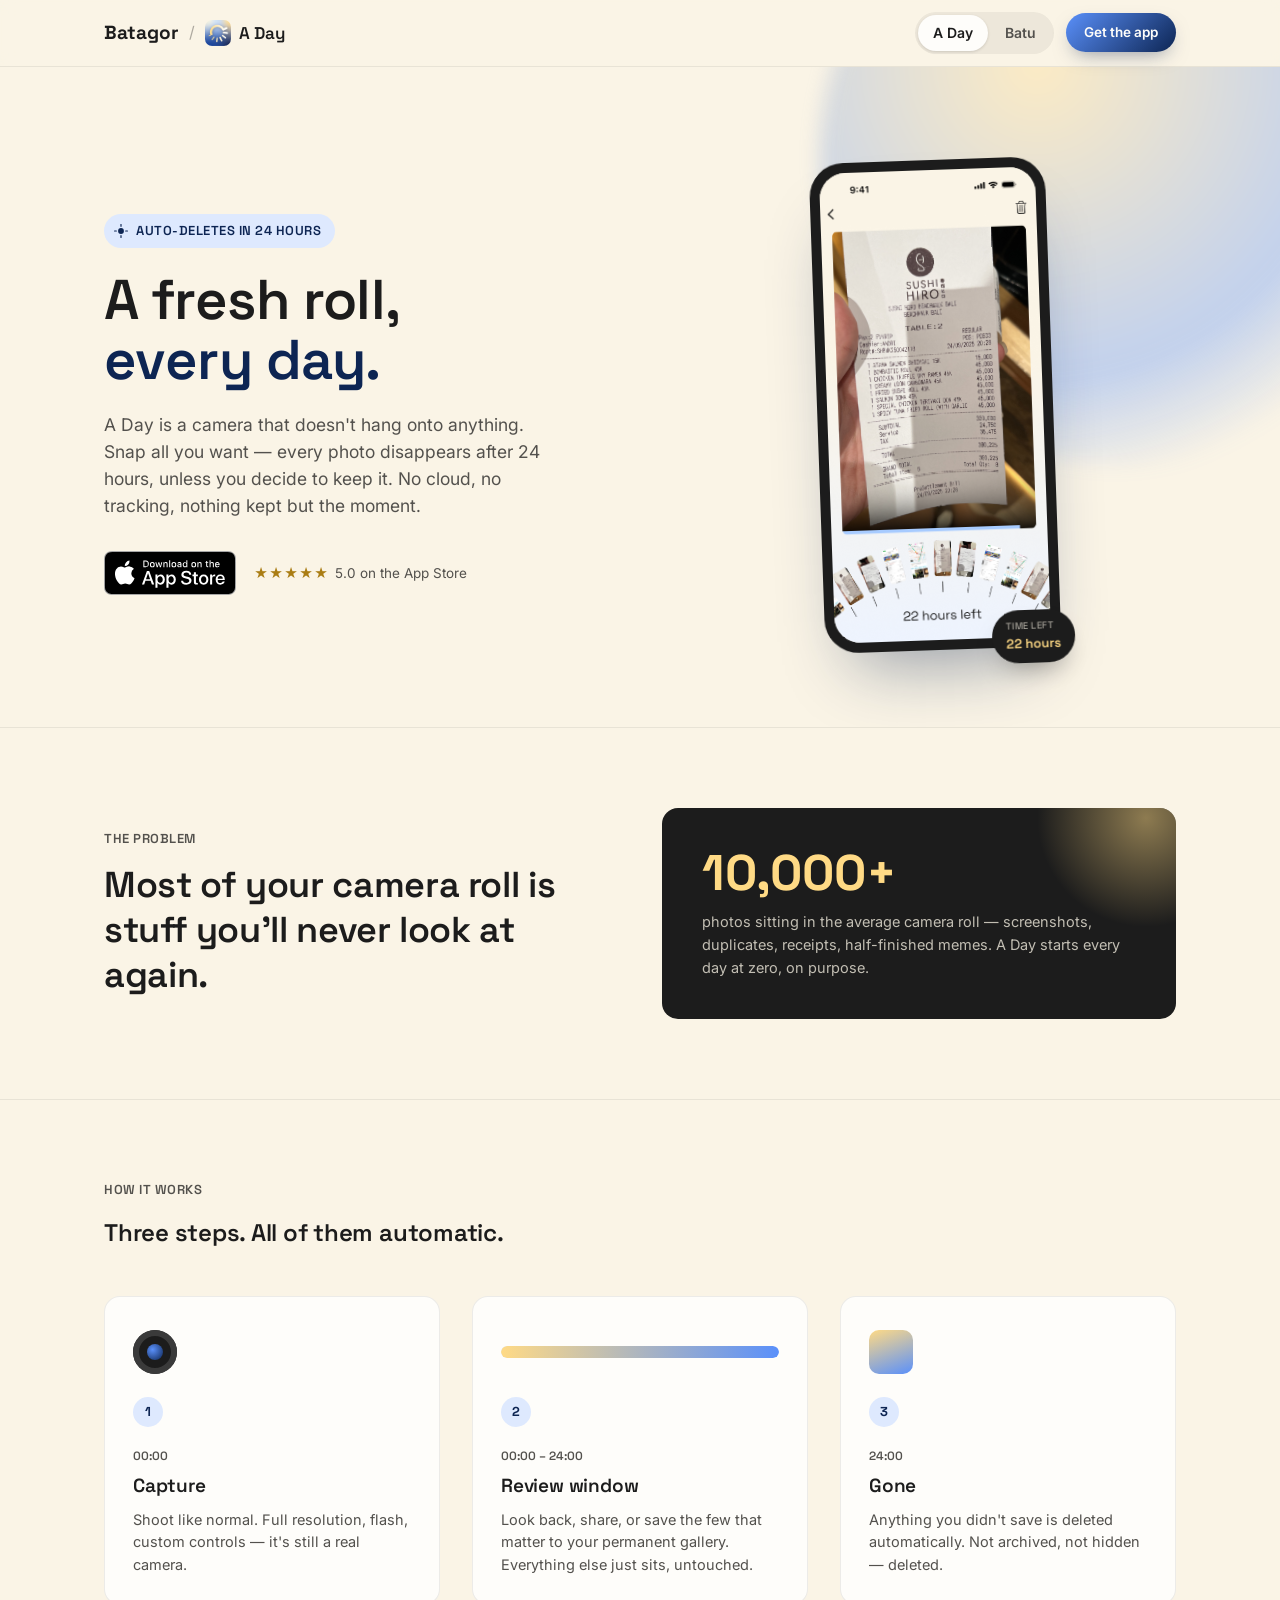
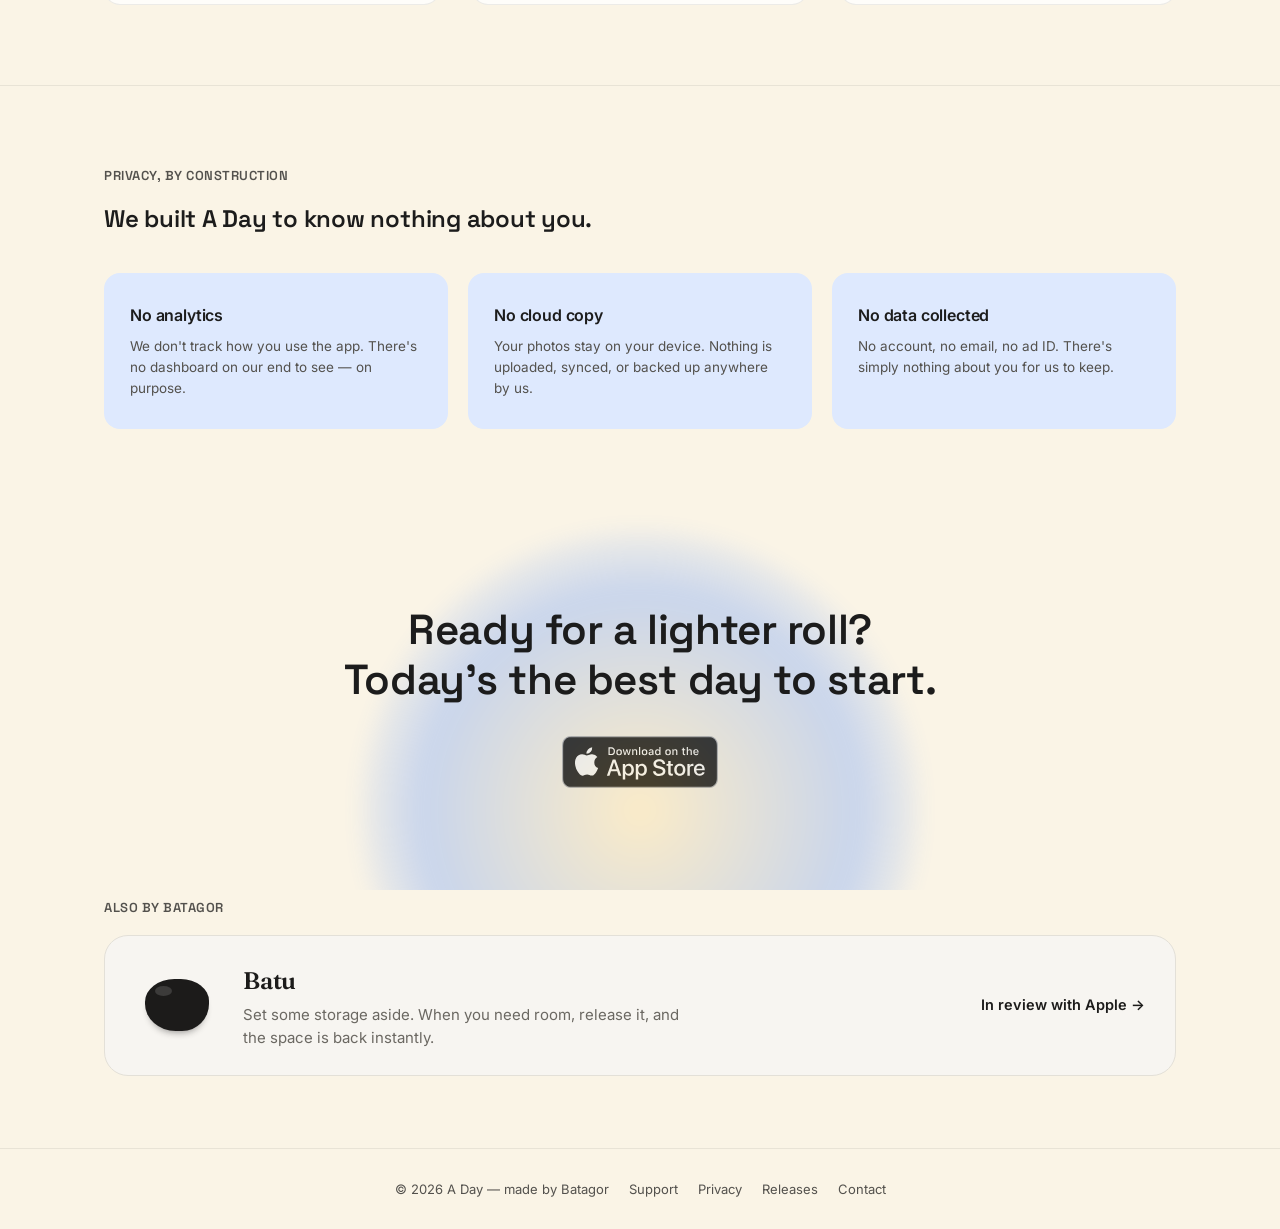
==== commit 7493103b: "Add contact email to hub section and footers Co-Authored-By: Claude Sonnet 5.5 <noreply@anthropic.co" ====
--- a/a-day/index.html
+++ b/a-day/index.html
@@ -187,6 +187,7 @@
       <a href="/a-day/support/">Support</a>
       <a href="/a-day/privacy/">Privacy</a>
       <a href="/a-day/releases/">Releases</a>
+      <a href="mailto:btgr.dev@gmail.com">Contact</a>
     </nav>
   </div>
 </footer>
